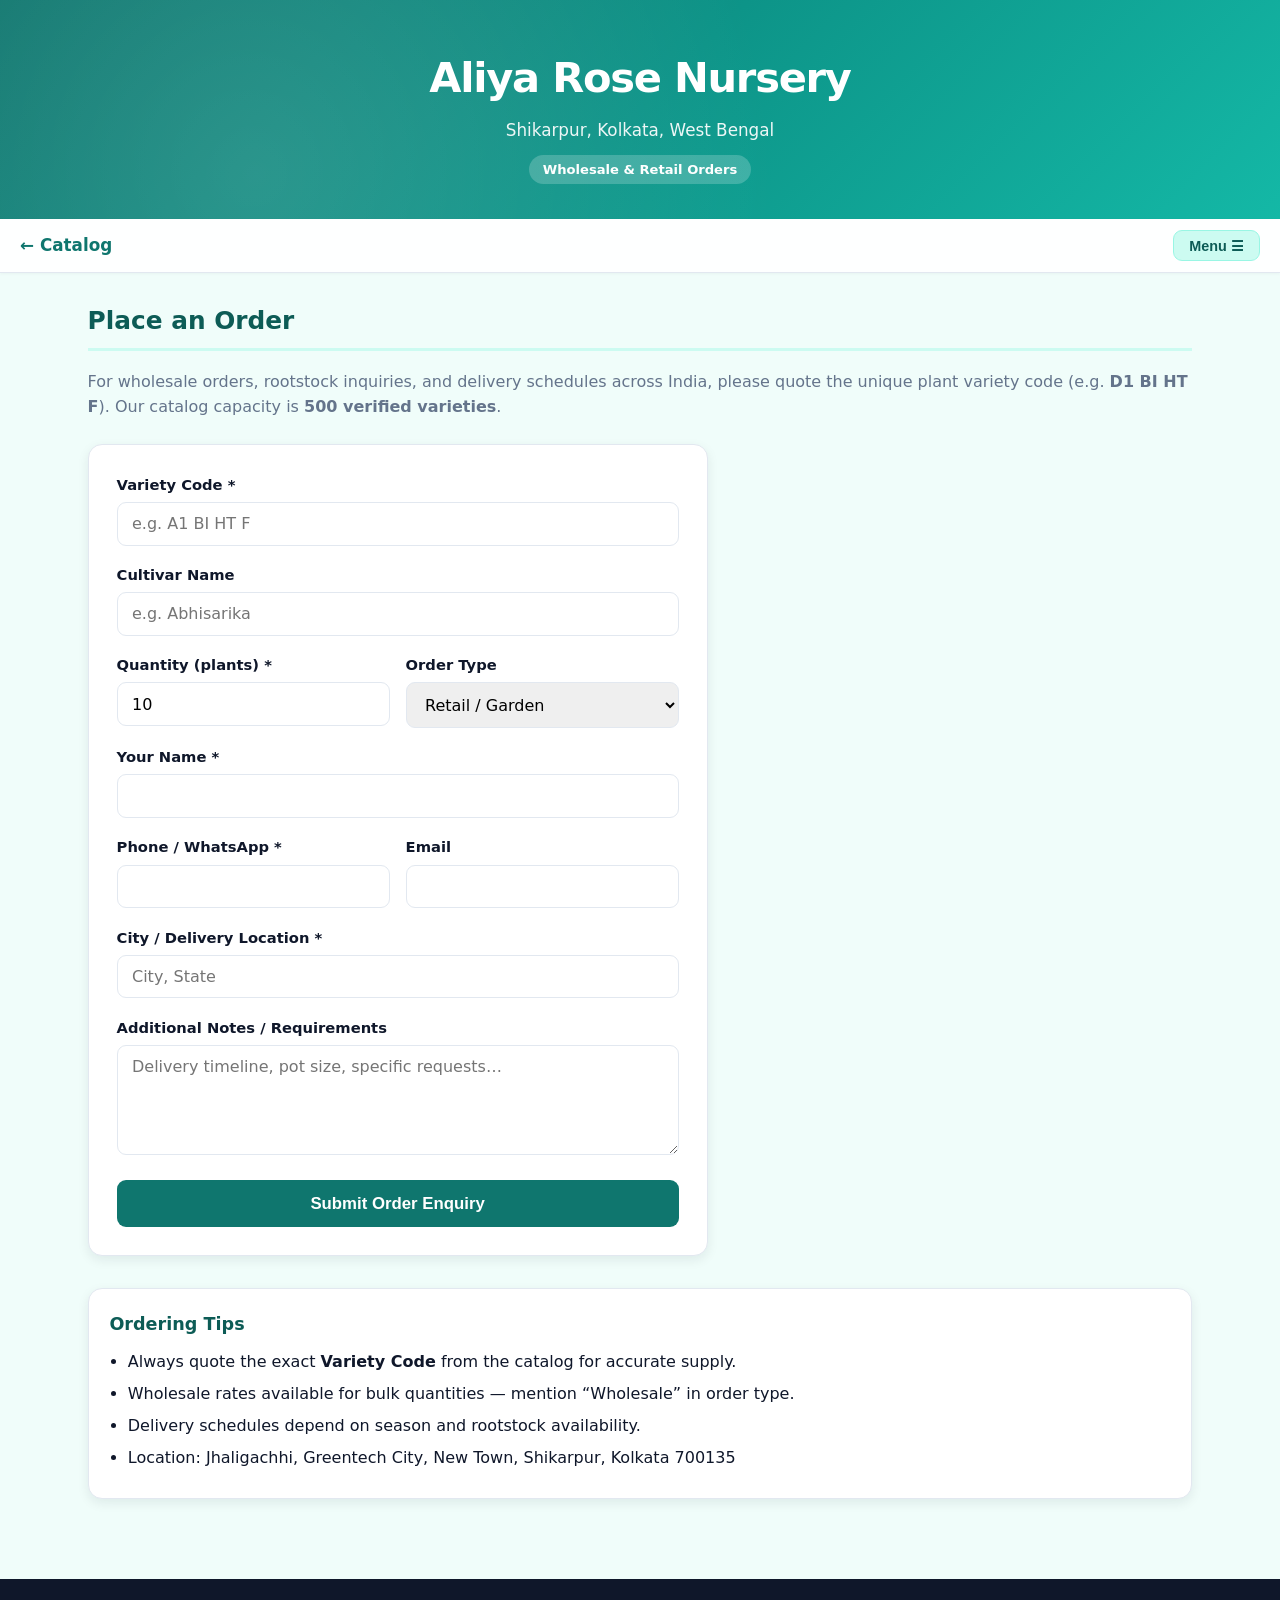
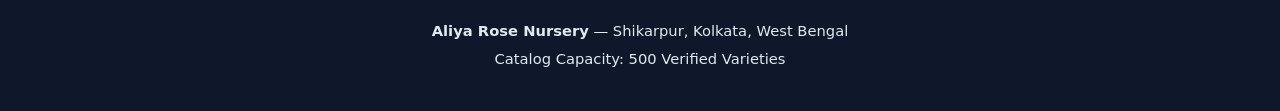
==== order.html @ 7f97f557 "Add files via upload" ====
<!DOCTYPE html>
<html lang="en">
<head>
  <meta charset="UTF-8">
  <meta name="viewport" content="width=device-width, initial-scale=1.0">
  <title>Place Order — Aliya Rose Nursery</title>
  <link rel="stylesheet" href="style.css">
</head>
<body>

  <header>
    <h1>Aliya Rose Nursery</h1>
    <p>Shikarpur, Kolkata, West Bengal</p>
    <div class="header-badge">Wholesale & Retail Orders</div>
  </header>

  <nav class="sticky-nav">
    <a href="index.html" class="nav-brand">← Catalog</a>
    <button class="menu-btn" onclick="toggleMenu()">Menu ☰</button>
    <div class="nav-links" id="navLinks">
      <a href="index.html#catalog">Browse Varieties</a>
      <a href="index.html#map-section">Location</a>
    </div>
  </nav>

  <main>
    <h2>Place an Order</h2>
    <p class="text-muted" style="margin-bottom: 1.5rem;">
      For wholesale orders, rootstock inquiries, and delivery schedules across India, please quote the unique plant variety code 
      (e.g. <strong>D1 BI HT F</strong>). Our catalog capacity is <strong>500 verified varieties</strong>.
    </p>

    <div class="order-form">
      <form id="orderForm" onsubmit="handleSubmit(event)">
        <div class="form-group">
          <label for="varietyCode">Variety Code *</label>
          <input type="text" id="varietyCode" name="code" placeholder="e.g. A1 BI HT F" required>
        </div>

        <div class="form-group">
          <label for="varietyName">Cultivar Name</label>
          <input type="text" id="varietyName" name="name" placeholder="e.g. Abhisarika">
        </div>

        <div class="form-row">
          <div class="form-group">
            <label for="quantity">Quantity (plants) *</label>
            <input type="number" id="quantity" name="quantity" min="1" value="10" required>
          </div>
          <div class="form-group">
            <label for="orderType">Order Type</label>
            <select id="orderType" name="orderType">
              <option value="retail">Retail / Garden</option>
              <option value="wholesale">Wholesale / Commercial</option>
              <option value="rootstock">Rootstock Inquiry</option>
            </select>
          </div>
        </div>

        <div class="form-group">
          <label for="customerName">Your Name *</label>
          <input type="text" id="customerName" name="customerName" required>
        </div>

        <div class="form-row">
          <div class="form-group">
            <label for="phone">Phone / WhatsApp *</label>
            <input type="tel" id="phone" name="phone" required>
          </div>
          <div class="form-group">
            <label for="email">Email</label>
            <input type="email" id="email" name="email">
          </div>
        </div>

        <div class="form-group">
          <label for="city">City / Delivery Location *</label>
          <input type="text" id="city" name="city" placeholder="City, State" required>
        </div>

        <div class="form-group">
          <label for="notes">Additional Notes / Requirements</label>
          <textarea id="notes" name="notes" placeholder="Delivery timeline, pot size, specific requests…"></textarea>
        </div>

        <button type="submit" class="btn btn-primary" style="width:100%; padding:0.85rem; font-size:1.05rem;">
          Submit Order Enquiry
        </button>
      </form>

      <div id="successMsg" class="hidden" style="margin-top:1.5rem; padding:1.2rem; background:#ccfbf1; border-radius:12px; border:1px solid #99f6e4;">
        <h3 style="color:#0f766e; margin-bottom:0.4rem;">Enquiry Received</h3>
        <p class="text-sm">Thank you! Your order enquiry has been prepared. Please contact the nursery directly via phone/WhatsApp with the details shown below (or copy them). This is a front-end demo form — no data is sent to a server.</p>
        <pre id="orderSummary" style="margin-top:0.8rem; background:#fff; padding:0.9rem; border-radius:8px; font-size:0.85rem; overflow-x:auto;"></pre>
        <a href="index.html" class="btn btn-secondary mt-2">Back to Catalog</a>
      </div>
    </div>

    <div class="info-box mt-2" style="margin-top:2rem;">
      <h3>Ordering Tips</h3>
      <ul class="info-list">
        <li>Always quote the exact <strong>Variety Code</strong> from the catalog for accurate supply.</li>
        <li>Wholesale rates available for bulk quantities — mention “Wholesale” in order type.</li>
        <li>Delivery schedules depend on season and rootstock availability.</li>
        <li>Location: Jhaligachhi, Greentech City, New Town, Shikarpur, Kolkata 700135</li>
      </ul>
    </div>
  </main>

  <footer>
    <p><strong>Aliya Rose Nursery</strong> — Shikarpur, Kolkata, West Bengal</p>
    <p>Catalog Capacity: 500 Verified Varieties</p>
  </footer>

  <script src="roses-data.js"></script>
  <script>
    function toggleMenu() {
      document.getElementById("navLinks").classList.toggle("show");
    }

    function getQueryParam(name) {
      return new URLSearchParams(window.location.search).get(name);
    }

    window.addEventListener("DOMContentLoaded", () => {
      const code = getQueryParam("code");
      const name = getQueryParam("name");
      if (code) document.getElementById("varietyCode").value = code;
      if (name) document.getElementById("varietyName").value = name;

      // Auto-fill name if only code is given
      if (code && !name) {
        const rose = getRoseByCode(code);
        if (rose) document.getElementById("varietyName").value = rose.name;
      }
    });

    function handleSubmit(e) {
      e.preventDefault();
      const form = e.target;
      const data = Object.fromEntries(new FormData(form).entries());

      const summary = `
VARIETY CODE : ${data.code}
CULTIVAR     : ${data.name || "—"}
QUANTITY     : ${data.quantity} plants
ORDER TYPE   : ${data.orderType}
NAME         : ${data.customerName}
PHONE        : ${data.phone}
EMAIL        : ${data.email || "—"}
LOCATION     : ${data.city}
NOTES        : ${data.notes || "—"}
      `.trim();

      document.getElementById("orderSummary").textContent = summary;
      form.classList.add("hidden");
      document.getElementById("successMsg").classList.remove("hidden");
    }
  </script>
</body>
</html>
---- style.css ----
:root {
  --primary: #0f766e;
  --primary-dark: #0d5c56;
  --primary-light: #ccfbf1;
  --accent: #f59e0b;
  --accent-dark: #d97706;
  --ink: #0f172a;
  --muted: #64748b;
  --paper: #ffffff;
  --bg: #f0fdfa;
  --line: #e2e8f0;
  --shadow: 0 4px 12px rgba(15, 23, 42, 0.08);
  --radius: 14px;
}

* {
  box-sizing: border-box;
  margin: 0;
  padding: 0;
}

html {
  scroll-behavior: smooth;
}

body {
  font-family: system-ui, -apple-system, BlinkMacSystemFont, "Segoe UI", Roboto, sans-serif;
  background-color: var(--bg);
  color: var(--ink);
  line-height: 1.6;
  min-height: 100vh;
}

/* Header */
header {
  background: linear-gradient(135deg, #0f766e 0%, #0d9488 50%, #14b8a6 100%);
  color: white;
  text-align: center;
  padding: 2.8rem 1.2rem 2.2rem;
  position: relative;
  overflow: hidden;
}

header::before {
  content: "";
  position: absolute;
  inset: 0;
  background: radial-gradient(circle at 20% 80%, rgba(255,255,255,0.12) 0%, transparent 50%);
  pointer-events: none;
}

header h1 {
  font-size: clamp(1.8rem, 5vw, 2.6rem);
  font-weight: 800;
  letter-spacing: -0.03em;
  margin-bottom: 0.35rem;
  position: relative;
}

header p {
  font-size: 1.05rem;
  opacity: 0.92;
  position: relative;
}

.header-badge {
  display: inline-block;
  background: rgba(255,255,255,0.2);
  padding: 0.25rem 0.85rem;
  border-radius: 999px;
  font-size: 0.82rem;
  margin-top: 0.7rem;
  font-weight: 600;
}

/* Sticky Nav */
.sticky-nav {
  position: sticky;
  top: 0;
  background: rgba(255, 255, 255, 0.92);
  backdrop-filter: blur(12px);
  -webkit-backdrop-filter: blur(12px);
  border-bottom: 1px solid var(--line);
  padding: 0.7rem 1.25rem;
  display: flex;
  justify-content: space-between;
  align-items: center;
  z-index: 1000;
  box-shadow: 0 1px 3px rgba(0,0,0,0.04);
}

.nav-brand {
  font-weight: 800;
  color: var(--primary);
  font-size: 1.05rem;
  text-decoration: none;
}

.menu-btn {
  background: var(--primary-light);
  border: 1px solid #99f6e4;
  color: var(--primary-dark);
  padding: 0.4rem 0.95rem;
  border-radius: 9px;
  font-weight: 700;
  cursor: pointer;
  font-size: 0.9rem;
}

.nav-links {
  display: none;
  position: absolute;
  top: 100%;
  right: 1rem;
  background: var(--paper);
  border: 1px solid var(--line);
  border-radius: var(--radius);
  box-shadow: var(--shadow);
  padding: 0.75rem;
  flex-direction: column;
  gap: 0.25rem;
  min-width: 200px;
}

.nav-links.show {
  display: flex;
}

.nav-links a {
  text-decoration: none;
  color: var(--ink);
  padding: 0.5rem 0.9rem;
  border-radius: 8px;
  font-weight: 550;
  font-size: 0.95rem;
}

.nav-links a:hover {
  background: var(--primary-light);
  color: var(--primary-dark);
}

/* Layout */
main {
  max-width: 1140px;
  margin: 0 auto;
  padding: 1.75rem 1.1rem 3rem;
}

section {
  margin-bottom: 3.25rem;
}

h2 {
  color: var(--primary-dark);
  font-size: 1.55rem;
  margin-bottom: 1.1rem;
  padding-bottom: 0.45rem;
  border-bottom: 3px solid var(--primary-light);
  display: flex;
  align-items: center;
  gap: 0.5rem;
}

h2 .count {
  font-size: 0.85rem;
  background: var(--primary);
  color: white;
  padding: 0.15rem 0.55rem;
  border-radius: 999px;
  font-weight: 700;
}

/* Search & Filters */
.controls {
  background: var(--paper);
  border: 1px solid var(--line);
  border-radius: var(--radius);
  padding: 1.1rem;
  margin-bottom: 1.5rem;
  box-shadow: var(--shadow);
}

.search-row {
  display: flex;
  gap: 0.7rem;
  margin-bottom: 1rem;
  flex-wrap: wrap;
}

.search-row input {
  flex: 1;
  min-width: 200px;
  padding: 0.7rem 1rem;
  border: 1px solid var(--line);
  border-radius: 10px;
  font-size: 1rem;
  outline: none;
  transition: border-color 0.2s;
}

.search-row input:focus {
  border-color: var(--primary);
  box-shadow: 0 0 0 3px rgba(15, 118, 110, 0.15);
}

.filter-group {
  margin-bottom: 0.85rem;
}

.filter-group:last-child {
  margin-bottom: 0;
}

.filter-label {
  font-size: 0.8rem;
  font-weight: 700;
  color: var(--muted);
  text-transform: uppercase;
  letter-spacing: 0.04em;
  margin-bottom: 0.45rem;
  display: block;
}

.filter-chips {
  display: flex;
  flex-wrap: wrap;
  gap: 0.4rem;
}

.filter-chip {
  background: #f8fafc;
  border: 1px solid var(--line);
  padding: 0.38rem 0.85rem;
  border-radius: 999px;
  font-size: 0.84rem;
  cursor: pointer;
  transition: all 0.15s;
  font-weight: 500;
}

.filter-chip:hover {
  border-color: var(--primary);
  color: var(--primary-dark);
}

.filter-chip.active {
  background: var(--primary);
  color: white;
  border-color: var(--primary);
}

.filter-chip.fragrant {
  background: #fef9c3;
  border-color: #fde047;
  color: #854d0e;
}

.filter-chip.fragrant.active {
  background: #ca8a04;
  color: white;
  border-color: #ca8a04;
}

/* Grid & Cards */
.grid {
  display: grid;
  grid-template-columns: repeat(auto-fill, minmax(270px, 1fr));
  gap: 1.3rem;
}

.card {
  background: var(--paper);
  border: 1px solid var(--line);
  border-radius: var(--radius);
  overflow: hidden;
  box-shadow: var(--shadow);
  display: flex;
  flex-direction: column;
  transition: transform 0.2s, box-shadow 0.2s;
}

.card:hover {
  transform: translateY(-3px);
  box-shadow: 0 12px 24px rgba(15, 23, 42, 0.1);
}

.img-placeholder {
  width: 100%;
  aspect-ratio: 4/3;
  background: linear-gradient(145deg, #ccfbf1, #99f6e4);
  color: var(--primary-dark);
  display: flex;
  flex-direction: column;
  align-items: center;
  justify-content: center;
  font-weight: 700;
  font-size: 0.95rem;
  gap: 0.3rem;
}

.img-placeholder .code-tag {
  font-size: 0.72rem;
  background: rgba(15, 118, 110, 0.15);
  padding: 0.15rem 0.5rem;
  border-radius: 6px;
  font-weight: 600;
}

.card-body {
  padding: 1.15rem;
  display: flex;
  flex-direction: column;
  gap: 0.55rem;
  flex-grow: 1;
}

.card-body h3 {
  font-size: 1.12rem;
  font-weight: 700;
  line-height: 1.3;
}

.meta {
  font-size: 0.82rem;
  color: var(--muted);
  display: flex;
  flex-wrap: wrap;
  gap: 0.35rem;
}

.badge {
  display: inline-block;
  background: var(--primary-light);
  color: var(--primary-dark);
  padding: 0.18rem 0.55rem;
  border-radius: 999px;
  font-size: 0.72rem;
  font-weight: 700;
}

.badge.fragrant {
  background: #fef9c3;
  color: #854d0e;
}

.badge.type {
  background: #e0f2fe;
  color: #0369a1;
}

.card-actions {
  display: flex;
  gap: 0.5rem;
  margin-top: auto;
  padding-top: 0.4rem;
}

/* Buttons */
.btn {
  padding: 0.55rem 1rem;
  border-radius: 9px;
  border: none;
  font-weight: 650;
  cursor: pointer;
  text-decoration: none;
  display: inline-flex;
  align-items: center;
  justify-content: center;
  gap: 0.35rem;
  font-size: 0.9rem;
  transition: all 0.15s;
}

.btn-primary {
  background: var(--primary);
  color: white;
}

.btn-primary:hover {
  background: var(--primary-dark);
}

.btn-secondary {
  background: var(--primary-light);
  color: var(--primary-dark);
  border: 1px solid #99f6e4;
}

.btn-secondary:hover {
  background: #99f6e4;
}

.btn-accent {
  background: var(--accent);
  color: white;
}

.btn-accent:hover {
  background: var(--accent-dark);
}

.btn-sm {
  padding: 0.4rem 0.75rem;
  font-size: 0.82rem;
}

.center-btn {
  text-align: center;
  margin-top: 1.75rem;
}

/* Services grid */
.services-tools-grid {
  display: grid;
  grid-template-columns: 1fr;
  gap: 1.1rem;
}

@media (min-width: 720px) {
  .services-tools-grid {
    grid-template-columns: 1fr 1fr;
  }
}

.info-box {
  background: var(--paper);
  border: 1px solid var(--line);
  border-radius: var(--radius);
  padding: 1.3rem;
  box-shadow: var(--shadow);
}

.info-box h3 {
  color: var(--primary-dark);
  margin-bottom: 0.7rem;
  font-size: 1.1rem;
}

.info-list {
  padding-left: 1.15rem;
}

.info-list li {
  margin-bottom: 0.4rem;
  color: var(--ink);
}

/* Care card */
.care-card {
  background: var(--paper);
  border: 1px solid var(--line);
  border-radius: var(--radius);
  padding: 1.5rem;
  box-shadow: var(--shadow);
}

.care-card h3 {
  color: var(--primary-dark);
  margin-bottom: 0.6rem;
}

.care-video-buttons {
  margin-top: 1.1rem;
  display: flex;
  gap: 0.65rem;
  flex-wrap: wrap;
}

/* Map */
.map-wrapper {
  position: relative;
  width: 100%;
  height: 380px;
  border-radius: var(--radius);
  overflow: hidden;
  border: 1px solid var(--line);
  background: var(--primary-light);
  box-shadow: var(--shadow);
}

.map-wrapper iframe {
  width: 100%;
  height: 100%;
  border: 0;
}

.map-fallback {
  display: none;
  position: absolute;
  inset: 0;
  background: var(--bg);
  flex-direction: column;
  align-items: center;
  justify-content: center;
  text-align: center;
  padding: 2rem;
}

.map-fallback.show {
  display: flex;
}

/* Detail page specific */
.detail-hero {
  background: var(--paper);
  border: 1px solid var(--line);
  border-radius: var(--radius);
  padding: 1.75rem;
  margin-bottom: 1.5rem;
  box-shadow: var(--shadow);
}

.detail-hero h1 {
  font-size: 1.8rem;
  color: var(--primary-dark);
  margin-bottom: 0.4rem;
}

.detail-meta {
  display: flex;
  flex-wrap: wrap;
  gap: 0.5rem;
  margin: 0.8rem 0 1rem;
}

.detail-code {
  font-family: ui-monospace, monospace;
  background: #f1f5f9;
  padding: 0.3rem 0.7rem;
  border-radius: 8px;
  font-size: 0.9rem;
  font-weight: 600;
}

.detail-desc {
  font-size: 1.05rem;
  color: #334155;
  line-height: 1.7;
}

.detail-actions {
  display: flex;
  gap: 0.7rem;
  flex-wrap: wrap;
  margin-top: 1.4rem;
}

/* Order form */
.order-form {
  background: var(--paper);
  border: 1px solid var(--line);
  border-radius: var(--radius);
  padding: 1.75rem;
  box-shadow: var(--shadow);
  max-width: 620px;
}

.form-group {
  margin-bottom: 1.1rem;
}

.form-group label {
  display: block;
  font-weight: 650;
  margin-bottom: 0.35rem;
  font-size: 0.92rem;
}

.form-group input,
.form-group select,
.form-group textarea {
  width: 100%;
  padding: 0.7rem 0.9rem;
  border: 1px solid var(--line);
  border-radius: 9px;
  font-size: 1rem;
  font-family: inherit;
}

.form-group textarea {
  min-height: 110px;
  resize: vertical;
}

.form-row {
  display: grid;
  grid-template-columns: 1fr 1fr;
  gap: 1rem;
}

@media (max-width: 560px) {
  .form-row {
    grid-template-columns: 1fr;
  }
}

/* Modal */
.modal {
  display: none;
  position: fixed;
  inset: 0;
  background: rgba(15, 23, 42, 0.7);
  align-items: center;
  justify-content: center;
  z-index: 2000;
  padding: 1rem;
}

.modal.show {
  display: flex;
}

.modal-content {
  background: var(--paper);
  border-radius: var(--radius);
  max-width: 640px;
  width: 100%;
  padding: 1.5rem;
  position: relative;
  max-height: 90vh;
  overflow-y: auto;
}

.close-btn {
  position: absolute;
  top: 0.7rem;
  right: 1rem;
  background: none;
  border: none;
  font-size: 1.7rem;
  cursor: pointer;
  color: var(--muted);
  line-height: 1;
}

.video-container {
  position: relative;
  padding-bottom: 56.25%;
  height: 0;
  overflow: hidden;
  margin-top: 1rem;
  border-radius: 10px;
  background: #000;
}

.video-container iframe {
  position: absolute;
  top: 0;
  left: 0;
  width: 100%;
  height: 100%;
  border: 0;
}

/* Empty state */
.empty-state {
  grid-column: 1 / -1;
  text-align: center;
  padding: 3rem 1rem;
  color: var(--muted);
}

/* Footer */
footer {
  background: var(--ink);
  color: #e2e8f0;
  text-align: center;
  padding: 2.2rem 1rem;
  margin-top: 2rem;
}

footer a {
  color: #5eead4;
  text-decoration: none;
}

footer p {
  margin: 0.3rem 0;
  font-size: 0.92rem;
}

/* Utility */
.hidden {
  display: none !important;
}

.mt-1 { margin-top: 0.5rem; }
.mt-2 { margin-top: 1rem; }
.text-muted { color: var(--muted); }
.text-sm { font-size: 0.88rem; }
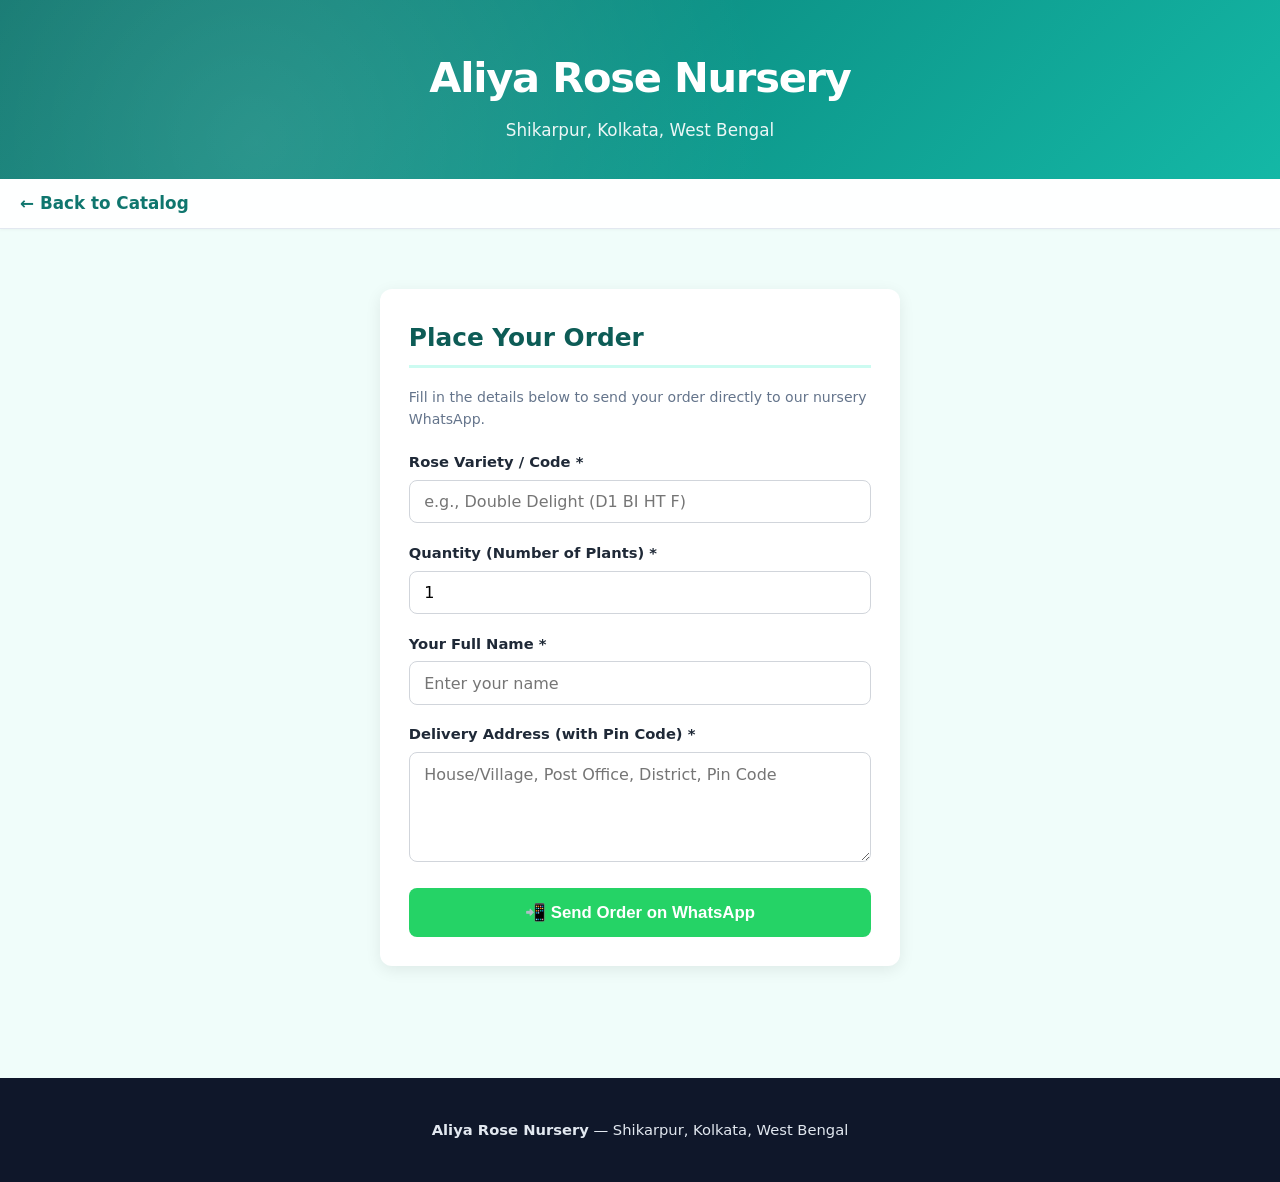
==== commit e334273f: "Revamp order form layout and functionality" ====
--- a/order.html
+++ b/order.html
@@ -5,157 +5,161 @@
   <meta name="viewport" content="width=device-width, initial-scale=1.0">
   <title>Place Order — Aliya Rose Nursery</title>
   <link rel="stylesheet" href="style.css">
+  <style>
+    .order-container {
+      max-width: 520px;
+      margin: 2rem auto;
+      background: #ffffff;
+      padding: 1.8rem;
+      border-radius: 12px;
+      box-shadow: 0 4px 16px rgba(0, 0, 0, 0.08);
+    }
+    .selected-plant-box {
+      background: #fdf2f4;
+      border-left: 4px solid #be123c;
+      padding: 0.9rem 1rem;
+      border-radius: 6px;
+      margin-bottom: 1.2rem;
+    }
+    .form-group {
+      margin-bottom: 1.1rem;
+    }
+    .form-group label {
+      display: block;
+      font-weight: 600;
+      margin-bottom: 0.4rem;
+      color: #1f2937;
+    }
+    .form-group input,
+    .form-group textarea {
+      width: 100%;
+      padding: 0.7rem 0.9rem;
+      border: 1px solid #d1d5db;
+      border-radius: 8px;
+      font-size: 1rem;
+      font-family: inherit;
+      box-sizing: border-box;
+    }
+    .form-group input:focus,
+    .form-group textarea:focus {
+      outline: none;
+      border-color: #be123c;
+    }
+    .whatsapp-btn {
+      width: 100%;
+      background-color: #25D366;
+      color: #ffffff;
+      border: none;
+      padding: 0.9rem;
+      font-size: 1.05rem;
+      font-weight: 700;
+      border-radius: 8px;
+      cursor: pointer;
+      display: flex;
+      align-items: center;
+      justify-content: center;
+      gap: 0.5rem;
+      margin-top: 0.5rem;
+    }
+    .whatsapp-btn:hover {
+      background-color: #1ebe5d;
+    }
+  </style>
 </head>
 <body>
 
   <header>
     <h1>Aliya Rose Nursery</h1>
     <p>Shikarpur, Kolkata, West Bengal</p>
-    <div class="header-badge">Wholesale & Retail Orders</div>
   </header>
 
   <nav class="sticky-nav">
-    <a href="index.html" class="nav-brand">← Catalog</a>
-    <button class="menu-btn" onclick="toggleMenu()">Menu ☰</button>
-    <div class="nav-links" id="navLinks">
-      <a href="index.html#catalog">Browse Varieties</a>
-      <a href="index.html#map-section">Location</a>
-    </div>
+    <a href="index.html" class="nav-brand">← Back to Catalog</a>
   </nav>
 
   <main>
-    <h2>Place an Order</h2>
-    <p class="text-muted" style="margin-bottom: 1.5rem;">
-      For wholesale orders, rootstock inquiries, and delivery schedules across India, please quote the unique plant variety code 
-      (e.g. <strong>D1 BI HT F</strong>). Our catalog capacity is <strong>500 verified varieties</strong>.
-    </p>
+    <div class="order-container">
+      <h2 style="margin-top: 0;">Place Your Order</h2>
+      <p class="text-muted text-sm" style="margin-bottom: 1.2rem;">
+        Fill in the details below to send your order directly to our nursery WhatsApp.
+      </p>
 
-    <div class="order-form">
-      <form id="orderForm" onsubmit="handleSubmit(event)">
-        <div class="form-group">
-          <label for="varietyCode">Variety Code *</label>
-          <input type="text" id="varietyCode" name="code" placeholder="e.g. A1 BI HT F" required>
+      <!-- Auto-filled if clicked from a rose card -->
+      <div class="selected-plant-box" id="plantPreview" style="display: none;">
+        <div style="font-size: 0.85rem; color: #6b7280;">Selected Variety:</div>
+        <strong id="displayPlant" style="font-size: 1.1rem; color: #881337;"></strong>
+      </div>
+
+      <form id="whatsappOrderForm" onsubmit="sendToWhatsApp(event)">
+        <div class="form-group" id="manualVarietyGroup">
+          <label for="varietyInput">Rose Variety / Code *</label>
+          <input type="text" id="varietyInput" placeholder="e.g., Double Delight (D1 BI HT F)" required>
         </div>
 
         <div class="form-group">
-          <label for="varietyName">Cultivar Name</label>
-          <input type="text" id="varietyName" name="name" placeholder="e.g. Abhisarika">
-        </div>
-
-        <div class="form-row">
-          <div class="form-group">
-            <label for="quantity">Quantity (plants) *</label>
-            <input type="number" id="quantity" name="quantity" min="1" value="10" required>
-          </div>
-          <div class="form-group">
-            <label for="orderType">Order Type</label>
-            <select id="orderType" name="orderType">
-              <option value="retail">Retail / Garden</option>
-              <option value="wholesale">Wholesale / Commercial</option>
-              <option value="rootstock">Rootstock Inquiry</option>
-            </select>
-          </div>
+          <label for="quantity">Quantity (Number of Plants) *</label>
+          <input type="number" id="quantity" min="1" value="1" placeholder="Enter quantity" required>
         </div>
 
         <div class="form-group">
-          <label for="customerName">Your Name *</label>
-          <input type="text" id="customerName" name="customerName" required>
-        </div>
-
-        <div class="form-row">
-          <div class="form-group">
-            <label for="phone">Phone / WhatsApp *</label>
-            <input type="tel" id="phone" name="phone" required>
-          </div>
-          <div class="form-group">
-            <label for="email">Email</label>
-            <input type="email" id="email" name="email">
-          </div>
+          <label for="customerName">Your Full Name *</label>
+          <input type="text" id="customerName" placeholder="Enter your name" required>
         </div>
 
         <div class="form-group">
-          <label for="city">City / Delivery Location *</label>
-          <input type="text" id="city" name="city" placeholder="City, State" required>
+          <label for="customerAddress">Delivery Address (with Pin Code) *</label>
+          <textarea id="customerAddress" rows="3" placeholder="House/Village, Post Office, District, Pin Code" required></textarea>
         </div>
 
-        <div class="form-group">
-          <label for="notes">Additional Notes / Requirements</label>
-          <textarea id="notes" name="notes" placeholder="Delivery timeline, pot size, specific requests…"></textarea>
-        </div>
-
-        <button type="submit" class="btn btn-primary" style="width:100%; padding:0.85rem; font-size:1.05rem;">
-          Submit Order Enquiry
+        <button type="submit" class="whatsapp-btn">
+          📲 Send Order on WhatsApp
         </button>
       </form>
-
-      <div id="successMsg" class="hidden" style="margin-top:1.5rem; padding:1.2rem; background:#ccfbf1; border-radius:12px; border:1px solid #99f6e4;">
-        <h3 style="color:#0f766e; margin-bottom:0.4rem;">Enquiry Received</h3>
-        <p class="text-sm">Thank you! Your order enquiry has been prepared. Please contact the nursery directly via phone/WhatsApp with the details shown below (or copy them). This is a front-end demo form — no data is sent to a server.</p>
-        <pre id="orderSummary" style="margin-top:0.8rem; background:#fff; padding:0.9rem; border-radius:8px; font-size:0.85rem; overflow-x:auto;"></pre>
-        <a href="index.html" class="btn btn-secondary mt-2">Back to Catalog</a>
-      </div>
-    </div>
-
-    <div class="info-box mt-2" style="margin-top:2rem;">
-      <h3>Ordering Tips</h3>
-      <ul class="info-list">
-        <li>Always quote the exact <strong>Variety Code</strong> from the catalog for accurate supply.</li>
-        <li>Wholesale rates available for bulk quantities — mention “Wholesale” in order type.</li>
-        <li>Delivery schedules depend on season and rootstock availability.</li>
-        <li>Location: Jhaligachhi, Greentech City, New Town, Shikarpur, Kolkata 700135</li>
-      </ul>
     </div>
   </main>
 
   <footer>
     <p><strong>Aliya Rose Nursery</strong> — Shikarpur, Kolkata, West Bengal</p>
-    <p>Catalog Capacity: 500 Verified Varieties</p>
   </footer>
 
-  <script src="roses-data.js"></script>
   <script>
-    function toggleMenu() {
-      document.getElementById("navLinks").classList.toggle("show");
-    }
+    const NURSERY_WHATSAPP_NUMBER = "916290488309";
 
-    function getQueryParam(name) {
-      return new URLSearchParams(window.location.search).get(name);
-    }
+    // Read rose code & name from URL parameters (when user clicks "Order" on a card)
+    window.addEventListener("DOMContentLoaded", () => {
+      const params = new URLSearchParams(window.location.search);
+      const code = params.get("code");
+      const name = params.get("name");
 
-    window.addEventListener("DOMContentLoaded", () => {
-      const code = getQueryParam("code");
-      const name = getQueryParam("name");
-      if (code) document.getElementById("varietyCode").value = code;
-      if (name) document.getElementById("varietyName").value = name;
-
-      // Auto-fill name if only code is given
-      if (code && !name) {
-        const rose = getRoseByCode(code);
-        if (rose) document.getElementById("varietyName").value = rose.name;
+      if (code || name) {
+        const label = `${name || ""} ${code ? `(${code})` : ""}`.trim();
+        document.getElementById("displayPlant").textContent = label;
+        document.getElementById("plantPreview").style.display = "block";
+        document.getElementById("varietyInput").value = label;
+        document.getElementById("manualVarietyGroup").style.display = "none";
       }
     });
 
-    function handleSubmit(e) {
-      e.preventDefault();
-      const form = e.target;
-      const data = Object.fromEntries(new FormData(form).entries());
+    // Format message and open WhatsApp
+    function sendToWhatsApp(event) {
+      event.preventDefault();
 
-      const summary = `
-VARIETY CODE : ${data.code}
-CULTIVAR     : ${data.name || "—"}
-QUANTITY     : ${data.quantity} plants
-ORDER TYPE   : ${data.orderType}
-NAME         : ${data.customerName}
-PHONE        : ${data.phone}
-EMAIL        : ${data.email || "—"}
-LOCATION     : ${data.city}
-NOTES        : ${data.notes || "—"}
-      `.trim();
+      const variety = document.getElementById("varietyInput").value.trim();
+      const qty = document.getElementById("quantity").value.trim();
+      const name = document.getElementById("customerName").value.trim();
+      const address = document.getElementById("customerAddress").value.trim();
 
-      document.getElementById("orderSummary").textContent = summary;
-      form.classList.add("hidden");
-      document.getElementById("successMsg").classList.remove("hidden");
+      const message =
+        `*New Rose Order — Aliya Rose Nursery*\n\n` +
+        `🌹 *Variety:* ${variety}\n` +
+        `📦 *Quantity:* ${qty} plants\n` +
+        `👤 *Name:* ${name}\n` +
+        `📍 *Address:* ${address}`;
+
+      const whatsappURL = `https://wa.me/${NURSERY_WHATSAPP_NUMBER}?text=${encodeURIComponent(message)}`;
+      window.open(whatsappURL, "_blank");
     }
   </script>
+
 </body>
 </html>
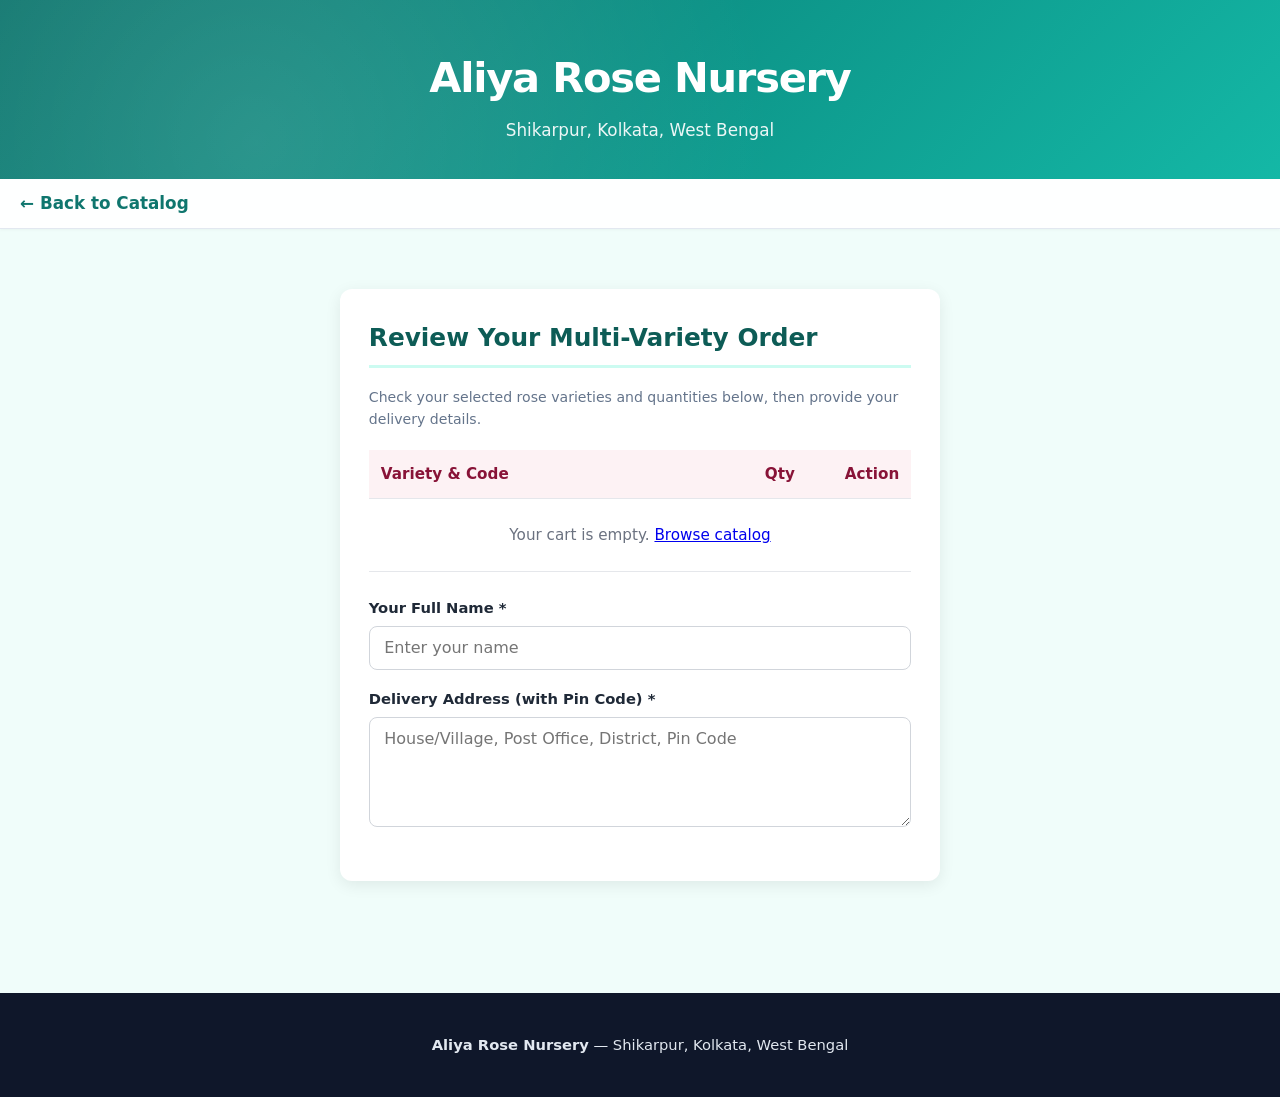
==== commit 8cebbcf9: "Modify order page for multi-variety orders Updated the order page to reflect changes in title and co" ====
--- a/order.html
+++ b/order.html
@@ -3,23 +3,45 @@
 <head>
   <meta charset="UTF-8">
   <meta name="viewport" content="width=device-width, initial-scale=1.0">
-  <title>Place Order — Aliya Rose Nursery</title>
+  <title>Complete Order — Aliya Rose Nursery</title>
   <link rel="stylesheet" href="style.css">
   <style>
     .order-container {
-      max-width: 520px;
+      max-width: 600px;
       margin: 2rem auto;
       background: #ffffff;
       padding: 1.8rem;
       border-radius: 12px;
       box-shadow: 0 4px 16px rgba(0, 0, 0, 0.08);
     }
-    .selected-plant-box {
+    .cart-table {
+      width: 100%;
+      border-collapse: collapse;
+      margin-bottom: 1.5rem;
+    }
+    .cart-table th, .cart-table td {
+      padding: 0.75rem;
+      text-align: left;
+      border-bottom: 1px solid #e5e7eb;
+      font-size: 0.95rem;
+    }
+    .cart-table th {
       background: #fdf2f4;
-      border-left: 4px solid #be123c;
-      padding: 0.9rem 1rem;
-      border-radius: 6px;
-      margin-bottom: 1.2rem;
+      color: #881337;
+    }
+    .qty-input {
+      width: 60px;
+      padding: 0.3rem;
+      text-align: center;
+      border: 1px solid #d1d5db;
+      border-radius: 4px;
+    }
+    .remove-btn {
+      background: none;
+      border: none;
+      color: #dc2626;
+      cursor: pointer;
+      font-size: 1rem;
     }
     .form-group {
       margin-bottom: 1.1rem;
@@ -59,7 +81,7 @@
       align-items: center;
       justify-content: center;
       gap: 0.5rem;
-      margin-top: 0.5rem;
+      margin-top: 1rem;
     }
     .whatsapp-btn:hover {
       background-color: #1ebe5d;
@@ -79,28 +101,28 @@
 
   <main>
     <div class="order-container">
-      <h2 style="margin-top: 0;">Place Your Order</h2>
+      <h2 style="margin-top: 0;">Review Your Multi-Variety Order</h2>
       <p class="text-muted text-sm" style="margin-bottom: 1.2rem;">
-        Fill in the details below to send your order directly to our nursery WhatsApp.
+        Check your selected rose varieties and quantities below, then provide your delivery details.
       </p>
 
-      <!-- Auto-filled if clicked from a rose card -->
-      <div class="selected-plant-box" id="plantPreview" style="display: none;">
-        <div style="font-size: 0.85rem; color: #6b7280;">Selected Variety:</div>
-        <strong id="displayPlant" style="font-size: 1.1rem; color: #881337;"></strong>
+      <!-- Cart Item List -->
+      <div id="cartSection">
+        <table class="cart-table">
+          <thead>
+            <tr>
+              <th>Variety & Code</th>
+              <th style="width: 80px;">Qty</th>
+              <th style="width: 50px;">Action</th>
+            </tr>
+          </thead>
+          <tbody id="cartTableBody">
+            <!-- Populated via JavaScript -->
+          </tbody>
+        </table>
       </div>
 
       <form id="whatsappOrderForm" onsubmit="sendToWhatsApp(event)">
-        <div class="form-group" id="manualVarietyGroup">
-          <label for="varietyInput">Rose Variety / Code *</label>
-          <input type="text" id="varietyInput" placeholder="e.g., Double Delight (D1 BI HT F)" required>
-        </div>
-
-        <div class="form-group">
-          <label for="quantity">Quantity (Number of Plants) *</label>
-          <input type="number" id="quantity" min="1" value="1" placeholder="Enter quantity" required>
-        </div>
-
         <div class="form-group">
           <label for="customerName">Your Full Name *</label>
           <input type="text" id="customerName" placeholder="Enter your name" required>
@@ -111,8 +133,8 @@
           <textarea id="customerAddress" rows="3" placeholder="House/Village, Post Office, District, Pin Code" required></textarea>
         </div>
 
-        <button type="submit" class="whatsapp-btn">
-          📲 Send Order on WhatsApp
+        <button type="submit" class="whatsapp-btn" id="submitBtn">
+          📲 Send Complete Order on WhatsApp
         </button>
       </form>
     </div>
@@ -124,37 +146,81 @@
 
   <script>
     const NURSERY_WHATSAPP_NUMBER = "916290488309";
-
-    // Read rose code & name from URL parameters (when user clicks "Order" on a card)
+    let cart = JSON.parse(localStorage.getItem("aliyaCart")) || [];
+
     window.addEventListener("DOMContentLoaded", () => {
+      // If user came from a direct "Order" button from an older link or single item view
       const params = new URLSearchParams(window.location.search);
       const code = params.get("code");
       const name = params.get("name");
-
-      if (code || name) {
-        const label = `${name || ""} ${code ? `(${code})` : ""}`.trim();
-        document.getElementById("displayPlant").textContent = label;
-        document.getElementById("plantPreview").style.display = "block";
-        document.getElementById("varietyInput").value = label;
-        document.getElementById("manualVarietyGroup").style.display = "none";
-      }
+      if (code && name) {
+        if (!cart.some(item => item.code === code)) {
+          cart.push({ code: code, name: name, qty: 1 });
+          localStorage.setItem("aliyaCart", JSON.stringify(cart));
+        }
+      }
+      renderCheckoutCart();
     });
 
-    // Format message and open WhatsApp
+    function renderCheckoutCart() {
+      const tbody = document.getElementById("cartTableBody");
+      const submitBtn = document.getElementById("submitBtn");
+      tbody.innerHTML = "";
+
+      if (cart.length === 0) {
+        tbody.innerHTML = `<tr><td colspan="3" style="text-align:center; color:#6b7280; padding:1.5rem;">Your cart is empty. <a href="index.html">Browse catalog</a></td></tr>`;
+        if (submitBtn) submitBtn.style.display = "none";
+        return;
+      }
+
+      if (submitBtn) submitBtn.style.display = "flex";
+
+      cart.forEach(item => {
+        const tr = document.createElement("tr");
+        tr.innerHTML = `
+          <td><strong>${item.name}</strong><br><small style="color:#6b7280;">${item.code}</small></td>
+          <td><input type="number" class="qty-input" min="1" value="${item.qty}" onchange="updateQty('${item.code}', this.value)"></td>
+          <td><button type="button" class="remove-btn" onclick="removeItem('${item.code}')" title="Remove">🗑️</button></td>
+        `;
+        tbody.appendChild(tr);
+      });
+    }
+
+    function updateQty(code, qty) {
+      let item = cart.find(i => i.code === code);
+      if (item) {
+        item.qty = parseInt(qty) || 1;
+        if (item.qty <= 0) item.qty = 1;
+        localStorage.setItem("aliyaCart", JSON.stringify(cart));
+      }
+    }
+
+    function removeItem(code) {
+      cart = cart.filter(i => i.code !== code);
+      localStorage.setItem("aliyaCart", JSON.stringify(cart));
+      renderCheckoutCart();
+    }
+
     function sendToWhatsApp(event) {
       event.preventDefault();
 
-      const variety = document.getElementById("varietyInput").value.trim();
-      const qty = document.getElementById("quantity").value.trim();
+      if (cart.length === 0) {
+        alert("Your cart is empty!");
+        return;
+      }
+
       const name = document.getElementById("customerName").value.trim();
       const address = document.getElementById("customerAddress").value.trim();
 
-      const message =
-        `*New Rose Order — Aliya Rose Nursery*\n\n` +
-        `🌹 *Variety:* ${variety}\n` +
-        `📦 *Quantity:* ${qty} plants\n` +
-        `👤 *Name:* ${name}\n` +
-        `📍 *Address:* ${address}`;
+      let message = `*Multi-Variety Rose Order — Aliya Rose Nursery*\n\n`;
+      message += `📋 *Selected Varieties:*\n`;
+      
+      cart.forEach((item, index) => {
+        message += `${index + 1}. *${item.name}* (${item.code}) — *Qty:* ${item.qty}\n`;
+      });
+
+      message += `\n👤 *Customer Name:* ${name}\n`;
+      message += `📍 *Delivery Address:* ${address}`;
 
       const whatsappURL = `https://wa.me/${NURSERY_WHATSAPP_NUMBER}?text=${encodeURIComponent(message)}`;
       window.open(whatsappURL, "_blank");
